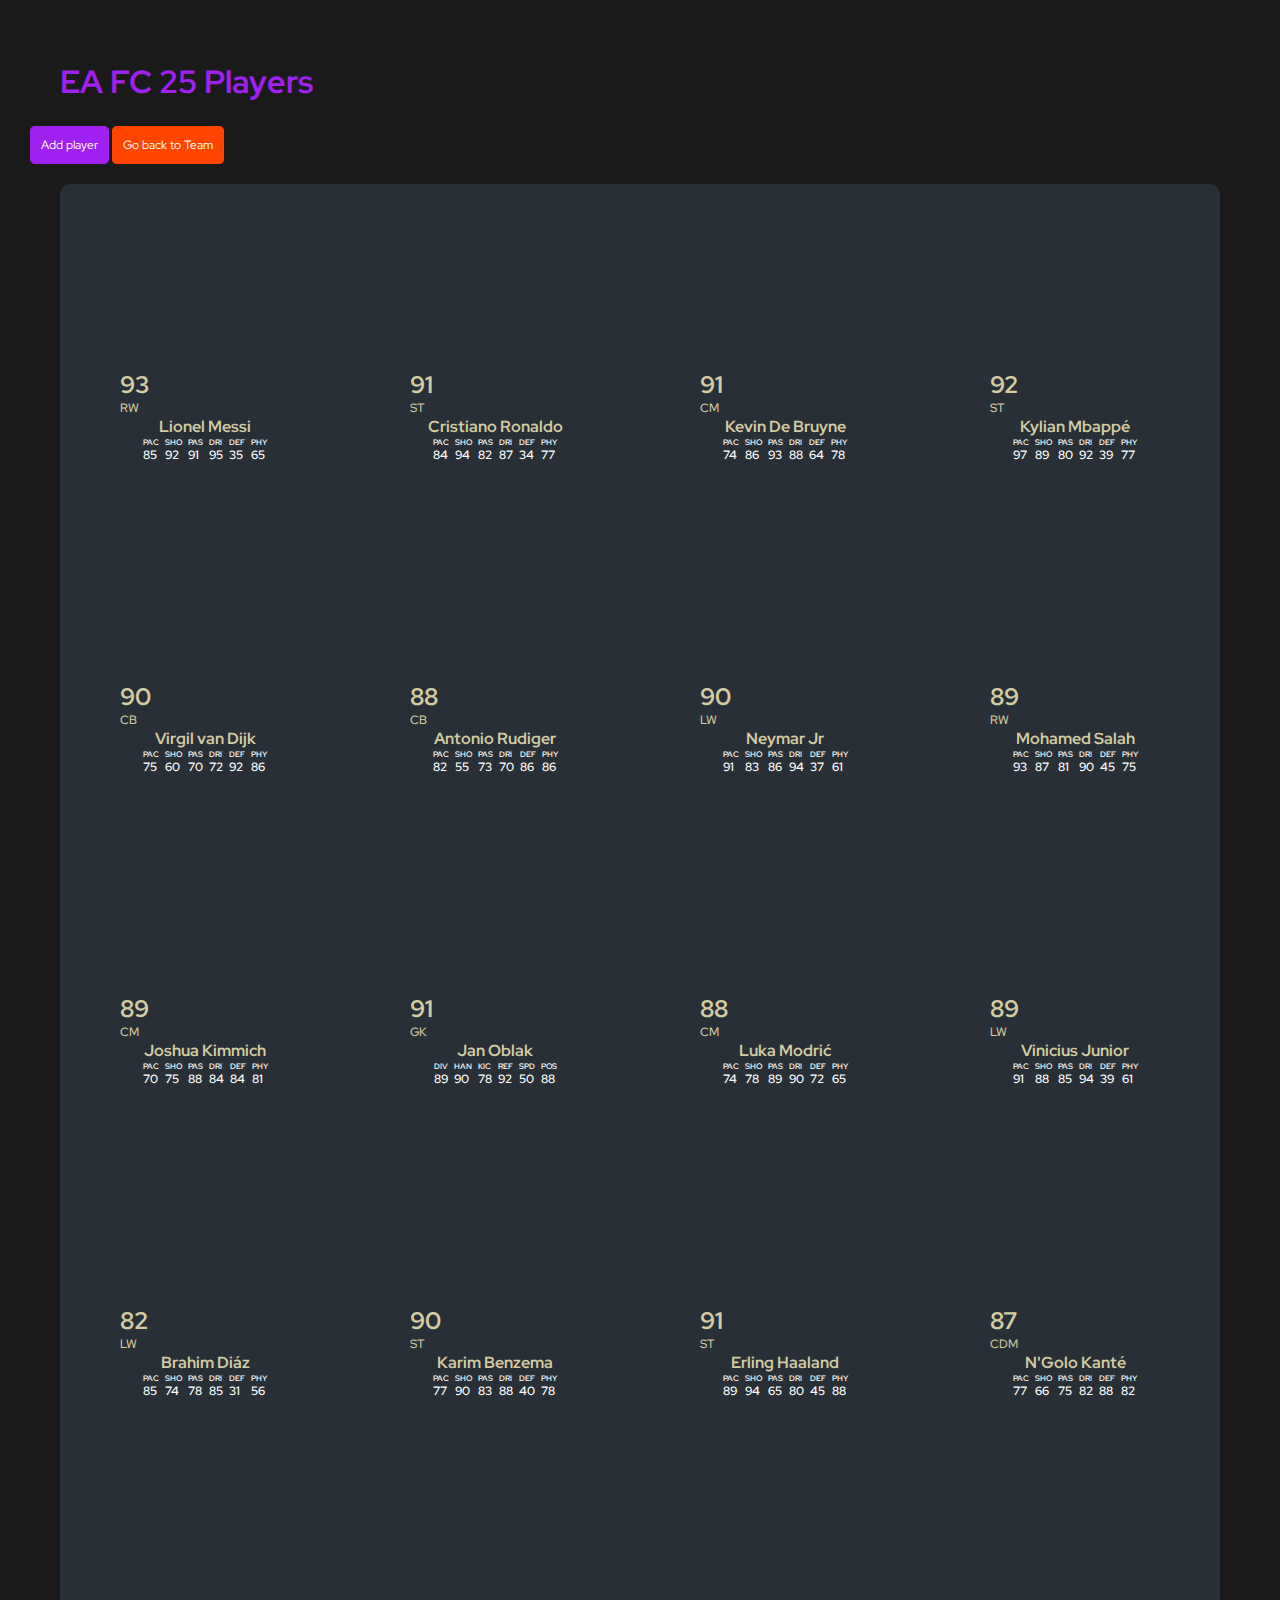
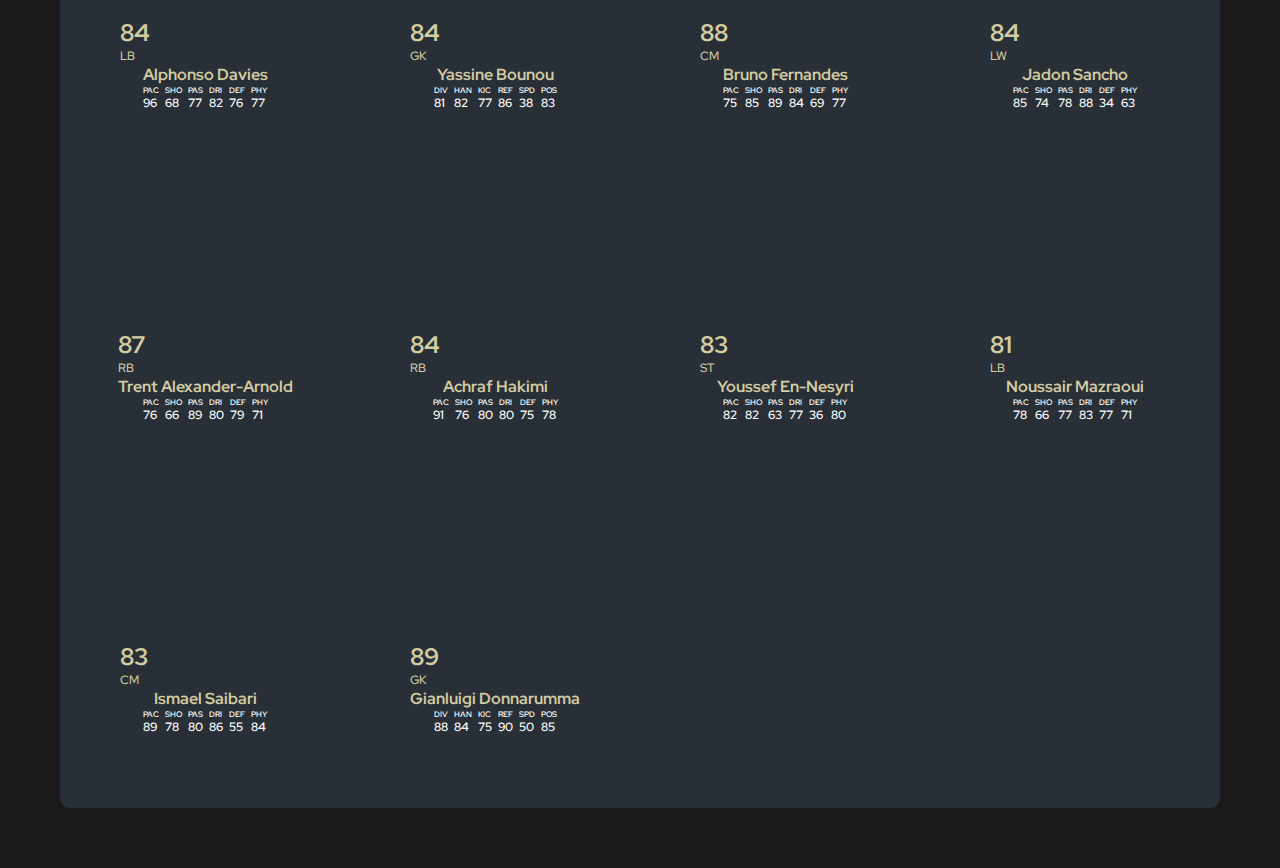
==== players.html @ a64b0493 "Added build team page" ====
<!DOCTYPE html>
<html lang="en">

<head>
    <meta charset="UTF-8">
    <meta name="viewport" content="width=device-width, initial-scale=1.0">
    <title>Players</title>
    <link rel="shortcut icon" href="assets/game.png" type="image/x-icon">
    <link rel="stylesheet" href=" https://cdnjs.cloudflare.com/ajax/libs/font-awesome/6.7.1/css/all.min.css">
    <link rel="stylesheet" href="style.css">
</head>

<body>
    <main class="players">
        <div class="players-heading">
            <h1 class="main-title">EA FC 25 Players</h1>
            <div class="players-filter">
                <a id="add-player" class="main-button">Add player</a>
                <a href="index.html" class="secondary-button">Go back to Team</a>
            </div>
        </div>
        <div class="players-main">
            <div class="players-all" id="players-all">
                <!-- ============  add player here ============ -->
            </div>


            <div class="modal-container" id="modal-container">
                <div class="modal">
                    <h1>Add a player here</h1>
                    <form id="form" class="form">
                        <div class="one-line">
                            <div class="one-input-box">
                                <label for="name">Player Name</label>
                                <div class="one-input">
                                    <input type="text" id="name" placeholder="e.g Lionel Messi">
                                    <i class="fa-solid fa-circle-check"></i>
                                    <i class="fa-solid fa-exclamation"></i>
                                    <small>Error message</small>
                                </div>
                            </div>
                            <div class="one-input-box">
                                <label for="photo">Image URL</label>
                                <div class="one-input">
                                    <input type="text" id="photo"
                                        placeholder="https://cdn.sofifa.net/players/158/023/25_120.png">
                                    <i class="fa-solid fa-circle-check"></i>
                                    <i class="fa-solid fa-exclamation"></i>
                                    <small>Error message</small>
                                </div>
                            </div>
                            <div class="one-input-box">
                                <label for="name">Position</label>
                                <div class="one-input">

                                    <select name="positions" id="position">
                                        <option disabled selected value="">Select a position</option>
                                        <option value="GK">GK</option>
                                        <option value="RB">RB</option>
                                        <option value="CB">CB</option>
                                        <option value="CDM">CDM</option>
                                        <option value="CM">CM</option>
                                        <option value="CAM">CAM</option>
                                        <option value="RM">RM</option>
                                        <option value="LM">LM</option>
                                        <option value="RW">RW</option>
                                        <option value="LW">LW</option>
                                        <option value="CF">CF</option>
                                        <option value="ST">ST</option>
                                    </select>
                                    <i class="fa-solid fa-circle-check"></i>
                                    <i class="fa-solid fa-exclamation"></i>
                                    <small>Error message</small>
                                </div>
                            </div>
                        </div>
                        <div class="one-line">
                            <div class="one-input-box">
                                <label for="nationality">Nationality</label>
                                <div class="one-input">
                                    <input type="text" id="nationality" placeholder="e.g Argentina">
                                    <i class="fa-solid fa-circle-check"></i>
                                    <i class="fa-solid fa-exclamation"></i>
                                    <small>Error message</small>
                                </div>
                            </div>
                            <div class="one-input-box">
                                <label for="flag">Country flag</label>
                                <div class="one-input">
                                    <input type="text" id="flag"
                                        placeholder="e.g https://cdn.sofifa.net/players/158/023/25_120.png">
                                    <i class="fa-solid fa-circle-check"></i>
                                    <i class="fa-solid fa-exclamation"></i>
                                    <small>Error message</small>
                                </div>
                            </div>
                            <div class="one-input-box">
                                <label for="club">Club</label>
                                <div class="one-input">
                                    <input type="text" id="club" placeholder="e.g Inter Miami">
                                    <i class="fa-solid fa-circle-check"></i>
                                    <i class="fa-solid fa-exclamation"></i>
                                    <small>Error message</small>
                                </div>
                            </div>
                        </div>
                        <div class="one-line">
                            <div class="one-input-box">
                                <label for="logo">Club logo</label>
                                <div class="one-input">
                                    <input type="text" id="logo"
                                        placeholder="e.g https://cdn.sofifa.net/players/158/023/25_120.png">
                                    <i class="fa-solid fa-circle-check"></i>
                                    <i class="fa-solid fa-exclamation"></i>
                                    <small>Error message</small>
                                </div>
                            </div>
                            <div class="one-input-box">
                                <label for="rating">Rating</label>
                                <div class="one-input">
                                    <input type="number" id="rating" placeholder="e.g 95">
                                    <i class="fa-solid fa-circle-check"></i>
                                    <i class="fa-solid fa-exclamation"></i>
                                    <small>Error message</small>
                                </div>
                            </div>
                        </div>
                        <hr>
                        <div class="one-line">
                            <div class="one-input-box">
                                <label for="pace">Pace</label>
                                <div class="one-input">
                                    <input type="number" id="pace" placeholder="e.g 99">
                                    <i class="fa-solid fa-circle-check"></i>
                                    <i class="fa-solid fa-exclamation"></i>
                                    <small>Error message</small>
                                </div>
                            </div>
                            <div class="one-input-box">
                                <label for="shooting">Shooting</label>
                                <div class="one-input">
                                    <input type="number" id="shooting" placeholder="e.g 99">
                                    <i class="fa-solid fa-circle-check"></i>
                                    <i class="fa-solid fa-exclamation"></i>
                                    <small>Error message</small>
                                </div>
                            </div>
                            <div class="one-input-box">
                                <label for="passing">Passing</label>
                                <div class="one-input">
                                    <input type="number" id="passing" placeholder="e.g 99">
                                    <i class="fa-solid fa-circle-check"></i>
                                    <i class="fa-solid fa-exclamation"></i>
                                    <small>Error message</small>
                                </div>
                            </div>
                        </div>
                        <div class="one-line">
                            <div class="one-input-box">
                                <label for="dribbling">Dribbling</label>
                                <div class="one-input">
                                    <input type="number" id="dribbling" placeholder="e.g 99">
                                    <i class="fa-solid fa-circle-check"></i>
                                    <i class="fa-solid fa-exclamation"></i>
                                    <small>Error message</small>
                                </div>
                            </div>
                            <div class="one-input-box">
                                <label for="defending">Defending</label>
                                <div class="one-input">
                                    <input type="number" id="defending" placeholder="e.g 99">
                                    <i class="fa-solid fa-circle-check"></i>
                                    <i class="fa-solid fa-exclamation"></i>
                                    <small>Error message</small>
                                </div>
                            </div>
                            <div class="one-input-box">
                                <label for="physical">Physical</label>
                                <div class="one-input">
                                    <input type="number" id="physical" placeholder="e.g 99">
                                    <i class="fa-solid fa-circle-check"></i>
                                    <i class="fa-solid fa-exclamation"></i>
                                    <small>Error message</small>
                                </div>
                            </div>
                        </div>
                    </form>
                    <div class="buttons">
                        <button class="main-button" id="submit-button" type="submit">Submit</button>
                        <button class="secondary-button" id="close">Close</button>
                    </div>
                </div>
            </div>
        </div>
    </main>
    <script src="script.js"></script>
</body>

</html>
---- style.css ----
@import url('https://fonts.googleapis.com/css2?family=Red+Hat+Display:ital,wght@0,300..900;1,300..900&display=swap');

:root {
    --main-color: #12f7d6;
    --dark-color: #292f36;
    --electric-blue: #0078FF;
    --neon-purple: #A020F0;
    --slate-gray: #2F4F4F;
    --white-color: #FFFFFF;
    --dark-c: #1A1A1A;
    --soft-gray: #F5F5F5;
    --white-smoke: #F8F8F8;
    --deep-orange: #FF4500;
    --bright-yellow: #FFD700;
}

* {
    color: inherit;
    margin: 0;
    box-sizing: border-box;
    padding: 0;
}

body {
    font-family: "Red Hat Display", sans-serif;
    background-color: var(--dark-c);
}

ul {
    padding: 0;
    list-style-type: none;
}

a {
    text-decoration: none;
}

hr {
    border: 0;
    border-top: 1px dotted #efefef;
}

.main-title {
    background-color: var(--dark-c);
    color: var(--neon-purple);
}

.main-button,
.secondary-button {
    background-color: var(--neon-purple);
    border: 0.5px solid var(--neon-purple);
    border-radius: 5px;
    min-width: fit-content;
    text-align: center;
    padding: 10px;
    font-size: 12px;
    color: var(--white-color);
    cursor: pointer;
}

.secondary-button {
    background-color: var(--deep-orange);
    border-color: var(--deep-orange);
}

.main-button:hover,
.secondary-button:hover {
    border-color: var(--bright-yellow)
}

/* ----------------- players list ------------------------- */

.players {
    display: flex;
    flex-direction: column;
    justify-content: start;
    align-items: start;
    padding: 30px;
}

.players h1 {
    padding: 30px;
}

.players .players-main {
    display: flex;
    gap: 30px;
    justify-content: space-between;
    padding: 30px;
    width: 100%;
}

.players .players-main .players-all {
    display: grid;
    grid-template-columns: repeat(4, 1fr);
    background-color: var(--dark-color);
    width: 100%;
    border-radius: 10px;
    padding: 20px 0;
}

.players .players-main .players-filter {
    display: flex;
    align-items: start;
    justify-content: start;
    gap: 20px;
    background-color: var(--dark-color);
    padding: 20px;
    min-width: fit-content;
    border-radius: 10px;

}

/* ==============   Card   ============== */

.card-full {
    display: flex;
    justify-content: center;
    align-items: center;
    height: 312px;
    position: relative;
}

.card-full image {
    position: relative;
    width: 200px;
}

.card {
    color: var(--white-color);
    position: absolute;
    bottom: 13px;
}

.card .card-inner {
    display: flex;
    flex-direction: column;
}

.card .card-top {
    display: flex;
    color: #d3cca3;
    justify-content: flex-start;
    align-items: start;
    width: 170px;
}

.card .card-top .info {
    font-size: 24px;
    font-weight: 700;
    display: flex;
    flex-direction: column;
    justify-content: start;
    align-items: start;
}

.card .card-top .info .position {
    font-size: 12px;
    font-weight: 500;
}

.card .card-top .image img {
    width: 140px;
}

.card .card-bottom {
    display: flex;
    flex-direction: column;
    justify-content: center;
    align-items: center;
    font-weight: 700;
}

.card .card-bottom .name {
    color: #d3cca3;
}

.card .card-bottom .stats ul {
    display: flex;
    flex-direction: row;
    gap: 6px;
}

.card .card-bottom .stats ul li {
    display: flex;
    flex-direction: column;
    font-size: 12px;
    font-weight: 600;
}

.card .card-bottom .stats ul li span:first-child {
    font-size: 8px;
}


.card .card-bottom .country-club {
    display: flex;
    margin-top: 9px;
    align-items: center;
    gap: 10px;
    margin-bottom: 10px;
}

.card .country img,
.card .club img {
    width: 20px;
}

/* -----------------  MODAL  ------------------ */
.modal-container {
    background-color: rgba(0, 0, 0, 0.7);
    display: flex;
    align-items: center;
    justify-content: center;
    position: fixed;
    opacity: 0;
    pointer-events: none;
    top: 0;
    left: 0;
    height: 100vh;
    width: 100vw;
    transition: opacity 0.3s linear;
}

.modal-container.show {
    pointer-events: auto;
    opacity: 1;
}

.modal {
    background-color: var(--white-color);
    width: auto;
    max-width: 100%;
    padding: 30px 50px;
    border-radius: 5px;
    box-shadow: 0 2px 4px rgba(0, 0, 0, 0.2);
    text-align: center;
    display: flex;
    flex-direction: column;
    gap: 50px;
}

.modal form {
    display: flex;
    flex-direction: column;
    gap: 25px;
}

.modal h1 {
    margin: 0;
    padding: 0;
}

.modal .one-line {
    display: flex;
    justify-content: start;
    width: 100%;
    gap: 10px;
}

.modal .one-input-box {
    display: flex;
    flex-direction: column;
    justify-content: center;
    align-items: start;
    gap: 6px;
    font-size: 14px;
    width: 200px;
}

.one-input-box label {
    font-weight: 600px;
}

.one-input-box .one-input {
    display: flex;
    align-items: center;
    gap: 5px;
    width: 100%;
    position: relative;
}

.one-input i {
    position: absolute;
    top: 15px;
    right: 10px;
    visibility: hidden;
}

.one-input small {
    position: absolute;
    top: 42px;
    left: 0;
    visibility: hidden;
}

.one-input.success input {
    border-color: #2ecc71;
}

.one-input.error input {
    border-color: #e74c3c;
}

.one-input.success i.fa-circle-check {
    visibility: visible;
    color: #2ecc71;
}


.one-input.error i.fa-exclamation {
    visibility: visible;
    color: #e74c3c;
}

.one-input.error small {
    visibility: visible;
    color: #e74c3c;
}

.one-input-box input {
    border-radius: 4px;
    border: 1.3px solid rgb(204, 197, 197);
    width: 100%;
    height: 20px;
    padding: 20px 10px;
    color: black;

}

.one-input-box select {
    border-radius: 4px;
    border: 1.5px solid rgb(204, 197, 197);
    width: 100%;
    height: 40px;
    padding: 0 10px;
}

.one-input-box input:focus,
select:focus {
    border: 1.5px solid rgb(142, 138, 138);
    outline: none;
}

.modal .buttons {
    display: flex;
    justify-content: end;
    gap: 10px;
}

.modal .secondary-button,
.modal .main-button {
    width: 160px
}

/* -------------------------------------------- */
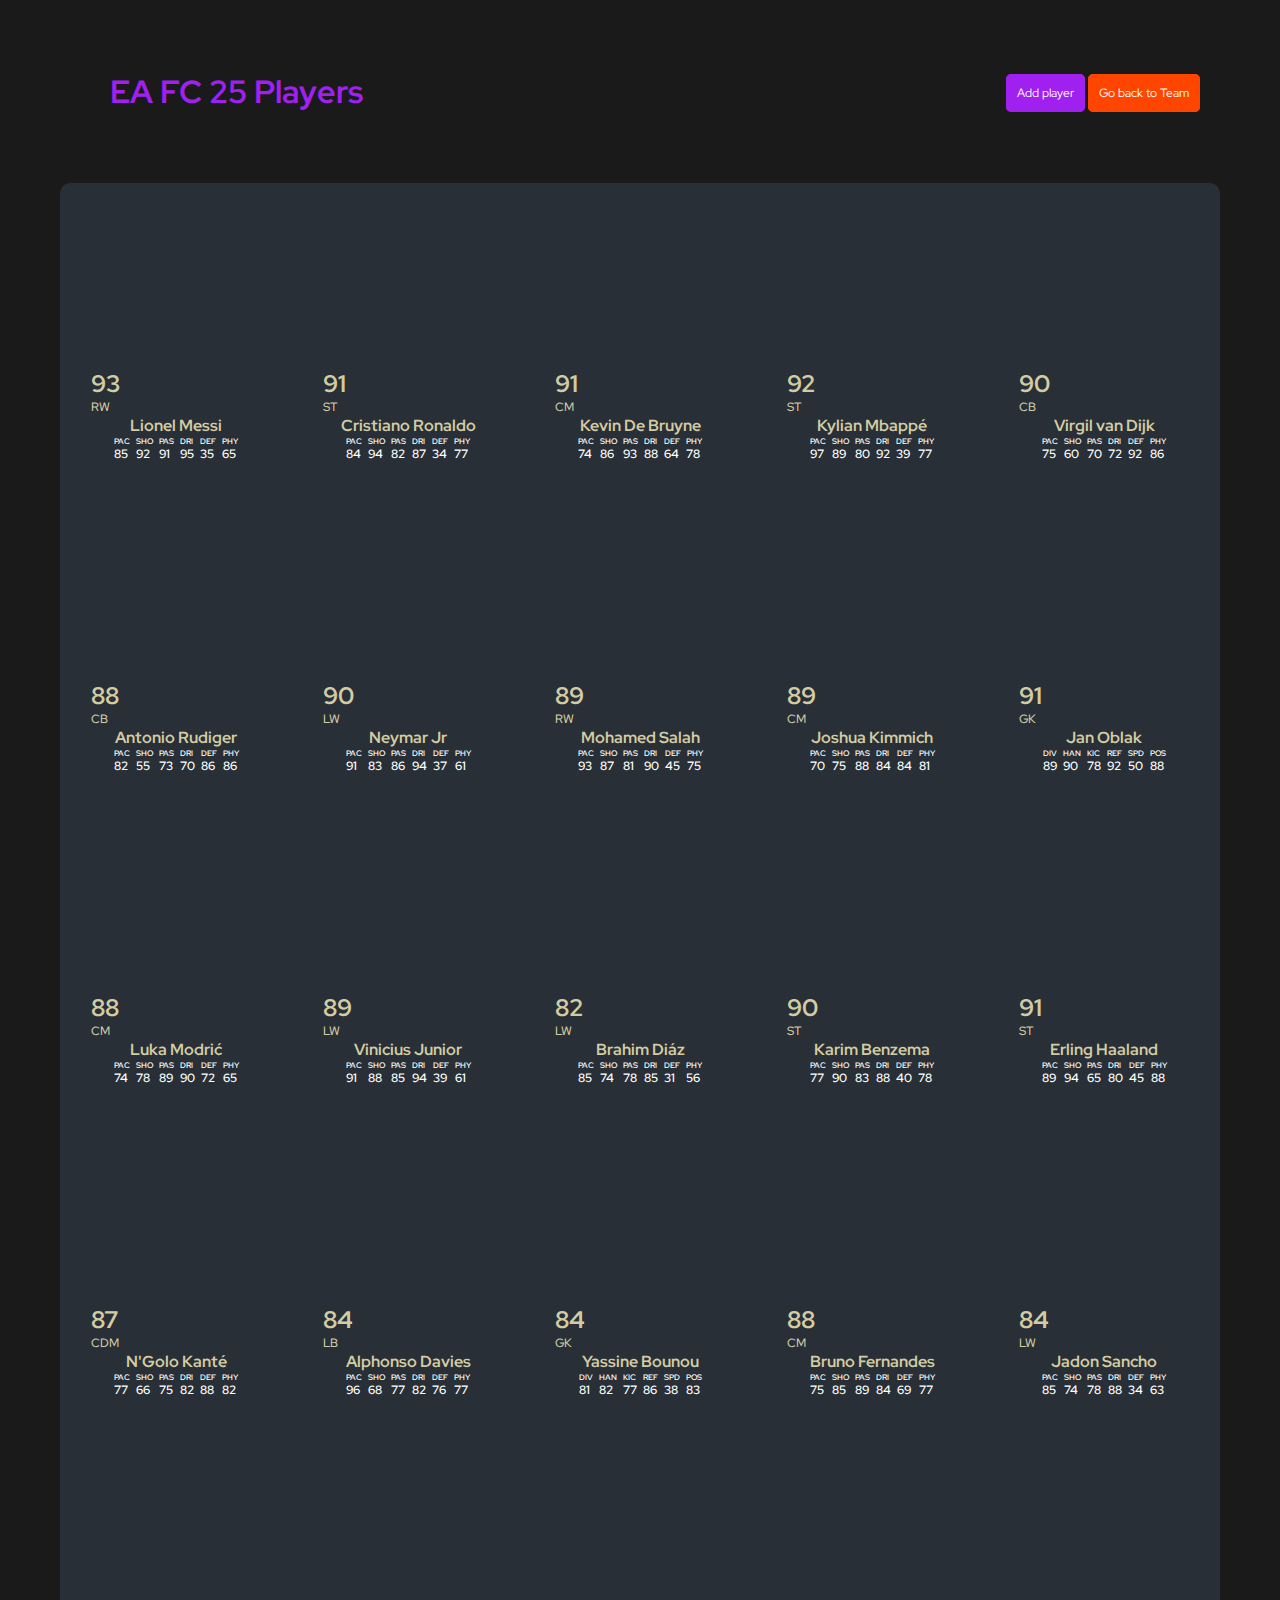
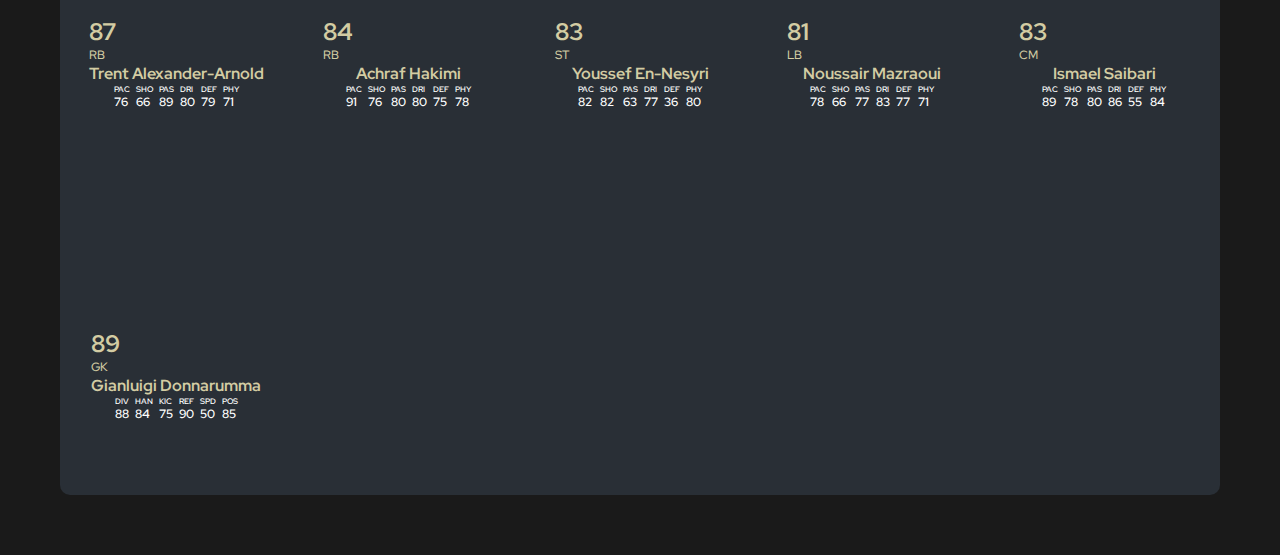
==== commit 5617b5cc: "Dynamic form for adding players ratings" ====
--- a/players.html
+++ b/players.html
@@ -7,7 +7,7 @@
     <title>Players</title>
     <link rel="shortcut icon" href="assets/game.png" type="image/x-icon">
     <link rel="stylesheet" href=" https://cdnjs.cloudflare.com/ajax/libs/font-awesome/6.7.1/css/all.min.css">
-    <link rel="stylesheet" href="style.css">
+    <link rel="stylesheet" href="./players.css">
 </head>
 
 <body>
@@ -126,64 +126,7 @@
                             </div>
                         </div>
                         <hr>
-                        <div class="one-line">
-                            <div class="one-input-box">
-                                <label for="pace">Pace</label>
-                                <div class="one-input">
-                                    <input type="number" id="pace" placeholder="e.g 99">
-                                    <i class="fa-solid fa-circle-check"></i>
-                                    <i class="fa-solid fa-exclamation"></i>
-                                    <small>Error message</small>
-                                </div>
-                            </div>
-                            <div class="one-input-box">
-                                <label for="shooting">Shooting</label>
-                                <div class="one-input">
-                                    <input type="number" id="shooting" placeholder="e.g 99">
-                                    <i class="fa-solid fa-circle-check"></i>
-                                    <i class="fa-solid fa-exclamation"></i>
-                                    <small>Error message</small>
-                                </div>
-                            </div>
-                            <div class="one-input-box">
-                                <label for="passing">Passing</label>
-                                <div class="one-input">
-                                    <input type="number" id="passing" placeholder="e.g 99">
-                                    <i class="fa-solid fa-circle-check"></i>
-                                    <i class="fa-solid fa-exclamation"></i>
-                                    <small>Error message</small>
-                                </div>
-                            </div>
-                        </div>
-                        <div class="one-line">
-                            <div class="one-input-box">
-                                <label for="dribbling">Dribbling</label>
-                                <div class="one-input">
-                                    <input type="number" id="dribbling" placeholder="e.g 99">
-                                    <i class="fa-solid fa-circle-check"></i>
-                                    <i class="fa-solid fa-exclamation"></i>
-                                    <small>Error message</small>
-                                </div>
-                            </div>
-                            <div class="one-input-box">
-                                <label for="defending">Defending</label>
-                                <div class="one-input">
-                                    <input type="number" id="defending" placeholder="e.g 99">
-                                    <i class="fa-solid fa-circle-check"></i>
-                                    <i class="fa-solid fa-exclamation"></i>
-                                    <small>Error message</small>
-                                </div>
-                            </div>
-                            <div class="one-input-box">
-                                <label for="physical">Physical</label>
-                                <div class="one-input">
-                                    <input type="number" id="physical" placeholder="e.g 99">
-                                    <i class="fa-solid fa-circle-check"></i>
-                                    <i class="fa-solid fa-exclamation"></i>
-                                    <small>Error message</small>
-                                </div>
-                            </div>
-                        </div>
+                        <div id="stats-container"></div>
                     </form>
                     <div class="buttons">
                         <button class="main-button" id="submit-button" type="submit">Submit</button>
@@ -193,7 +136,7 @@
             </div>
         </div>
     </main>
-    <script src="script.js"></script>
+    <script src="./players.js"></script>
 </body>
 
 </html>--- a/players.css
+++ b/players.css
@@ -0,0 +1,367 @@
+@import url('https://fonts.googleapis.com/css2?family=Red+Hat+Display:ital,wght@0,300..900;1,300..900&display=swap');
+
+:root {
+    --main-color: #12f7d6;
+    --dark-color: #292f36;
+    --electric-blue: #0078FF;
+    --neon-purple: #A020F0;
+    --slate-gray: #2F4F4F;
+    --white-color: #FFFFFF;
+    --dark-c: #1A1A1A;
+    --soft-gray: #F5F5F5;
+    --white-smoke: #F8F8F8;
+    --deep-orange: #FF4500;
+    --bright-yellow: #FFD700;
+}
+
+* {
+    color: inherit;
+    margin: 0;
+    box-sizing: border-box;
+    padding: 0;
+}
+
+body {
+    font-family: "Red Hat Display", sans-serif;
+    background-color: var(--dark-c);
+}
+
+ul {
+    padding: 0;
+    list-style-type: none;
+}
+
+a {
+    text-decoration: none;
+}
+
+hr {
+    border: 0;
+    border-top: 1px dotted #efefef;
+}
+
+.main-title {
+    background-color: var(--dark-c);
+    color: var(--neon-purple);
+}
+
+.main-button,
+.secondary-button {
+    background-color: var(--neon-purple);
+    border: 0.5px solid var(--neon-purple);
+    border-radius: 5px;
+    min-width: fit-content;
+    text-align: center;
+    padding: 10px;
+    font-size: 12px;
+    color: var(--white-color);
+    cursor: pointer;
+}
+
+.secondary-button {
+    background-color: var(--deep-orange);
+    border-color: var(--deep-orange);
+}
+
+.main-button:hover,
+.secondary-button:hover {
+    border-color: var(--bright-yellow)
+}
+
+/* ----------------- players list ------------------------- */
+
+.players {
+    display: flex;
+    flex-direction: column;
+    justify-content: start;
+    align-items: start;
+    padding: 30px;
+}
+
+.players-heading {
+    display: flex;
+    justify-content: space-between;
+    align-items: center;
+    width: 100%;
+    padding: 10px 50px;
+}
+
+.players h1 {
+    padding: 30px;
+}
+
+.players .players-main {
+    display: flex;
+    gap: 30px;
+    justify-content: space-between;
+    padding: 30px;
+    width: 100%;
+}
+
+.players .players-main .players-all {
+    display: grid;
+    grid-template-columns: repeat(5, 1fr);
+    background-color: var(--dark-color);
+    width: 100%;
+    border-radius: 10px;
+    padding: 20px 0;
+}
+
+.players .players-main .players-filter {
+    display: flex;
+    align-items: start;
+    justify-content: start;
+    gap: 20px;
+    background-color: var(--dark-color);
+    padding: 20px;
+    min-width: fit-content;
+    border-radius: 10px;
+
+}
+
+/* ==============   Card   ============== */
+
+.card-full {
+    display: flex;
+    justify-content: center;
+    align-items: center;
+    height: 312px;
+    position: relative;
+}
+
+.card-full image {
+    position: relative;
+    width: 200px;
+}
+
+.card {
+    color: var(--white-color);
+    position: absolute;
+    bottom: 13px;
+}
+
+.card .card-inner {
+    display: flex;
+    flex-direction: column;
+}
+
+.card .card-top {
+    display: flex;
+    color: #d3cca3;
+    justify-content: flex-start;
+    align-items: start;
+    width: 170px;
+}
+
+.card .card-top .info {
+    font-size: 24px;
+    font-weight: 700;
+    display: flex;
+    flex-direction: column;
+    justify-content: start;
+    align-items: start;
+}
+
+.card .card-top .info .position {
+    font-size: 12px;
+    font-weight: 500;
+}
+
+.card .card-top .image img {
+    width: 140px;
+}
+
+.card .card-bottom {
+    display: flex;
+    flex-direction: column;
+    justify-content: center;
+    align-items: center;
+    font-weight: 700;
+}
+
+.card .card-bottom .name {
+    color: #d3cca3;
+}
+
+.card .card-bottom .stats ul {
+    display: flex;
+    flex-direction: row;
+    gap: 6px;
+}
+
+.card .card-bottom .stats ul li {
+    display: flex;
+    flex-direction: column;
+    font-size: 12px;
+    font-weight: 600;
+}
+
+.card .card-bottom .stats ul li span:first-child {
+    font-size: 8px;
+}
+
+
+.card .card-bottom .country-club {
+    display: flex;
+    margin-top: 9px;
+    align-items: center;
+    gap: 10px;
+    margin-bottom: 10px;
+}
+
+.card .country img,
+.card .club img {
+    width: 20px;
+}
+
+/* -----------------  MODAL  ------------------ */
+.modal-container {
+
+    background-color: rgba(0, 0, 0, 0.7);
+    display: flex;
+    align-items: center;
+    justify-content: center;
+    position: fixed;
+    opacity: 0;
+    pointer-events: none;
+    top: 0;
+    left: 0;
+    height: 100vh;
+    width: 100vw;
+    transition: opacity 0.3s linear;
+}
+
+.modal-container.show {
+    pointer-events: auto;
+    opacity: 1;
+}
+
+.modal {
+    background-color: var(--white-color);
+    width: auto;
+    max-width: 100%;
+    padding: 30px 50px;
+    border-radius: 5px;
+    box-shadow: 0 2px 4px rgba(0, 0, 0, 0.2);
+    text-align: center;
+    display: flex;
+    flex-direction: column;
+    gap: 50px;
+}
+
+.modal form {
+    display: flex;
+    flex-direction: column;
+    gap: 25px;
+}
+
+.modal h1 {
+    margin: 0;
+    padding: 0;
+}
+
+.modal .one-line {
+    display: flex;
+    justify-content: start;
+    width: 100%;
+    gap: 10px;
+}
+
+.modal .one-input-box {
+    display: flex;
+    flex-direction: column;
+    justify-content: center;
+    align-items: start;
+    gap: 6px;
+    font-size: 14px;
+    width: 200px;
+}
+
+.one-input-box label {
+    font-weight: 600px;
+    text-transform: capitalize;
+}
+
+.one-input-box .one-input {
+    display: flex;
+    align-items: center;
+    gap: 5px;
+    width: 100%;
+    position: relative;
+}
+
+.one-input i {
+    position: absolute;
+    top: 15px;
+    right: 10px;
+    visibility: hidden;
+}
+
+.one-input small {
+    position: absolute;
+    top: 42px;
+    left: 0;
+    visibility: hidden;
+}
+
+.one-input.success input {
+    border-color: #2ecc71;
+}
+
+.one-input.error input {
+    border-color: #e74c3c;
+}
+
+.one-input.success i.fa-circle-check {
+    visibility: visible;
+    color: #2ecc71;
+}
+
+
+.one-input.error i.fa-exclamation {
+    visibility: visible;
+    color: #e74c3c;
+}
+
+.one-input.error small {
+    visibility: visible;
+    color: #e74c3c;
+}
+
+.one-input-box input {
+    border-radius: 4px;
+    border: 1.3px solid rgb(204, 197, 197);
+    width: 100%;
+    height: 20px;
+    padding: 20px 10px;
+    color: black;
+
+}
+
+.one-input-box select {
+    border-radius: 4px;
+    border: 1.5px solid rgb(204, 197, 197);
+    width: 100%;
+    height: 40px;
+    padding: 0 10px;
+    cursor: pointer;
+}
+
+.one-input-box input:focus,
+select:focus {
+    border: 1.5px solid rgb(142, 138, 138);
+    outline: none;
+}
+
+.modal .buttons {
+    display: flex;
+    justify-content: end;
+    gap: 10px;
+}
+
+.modal .secondary-button,
+.modal .main-button {
+    width: 160px
+}
+
+/* -------------------------------------------- */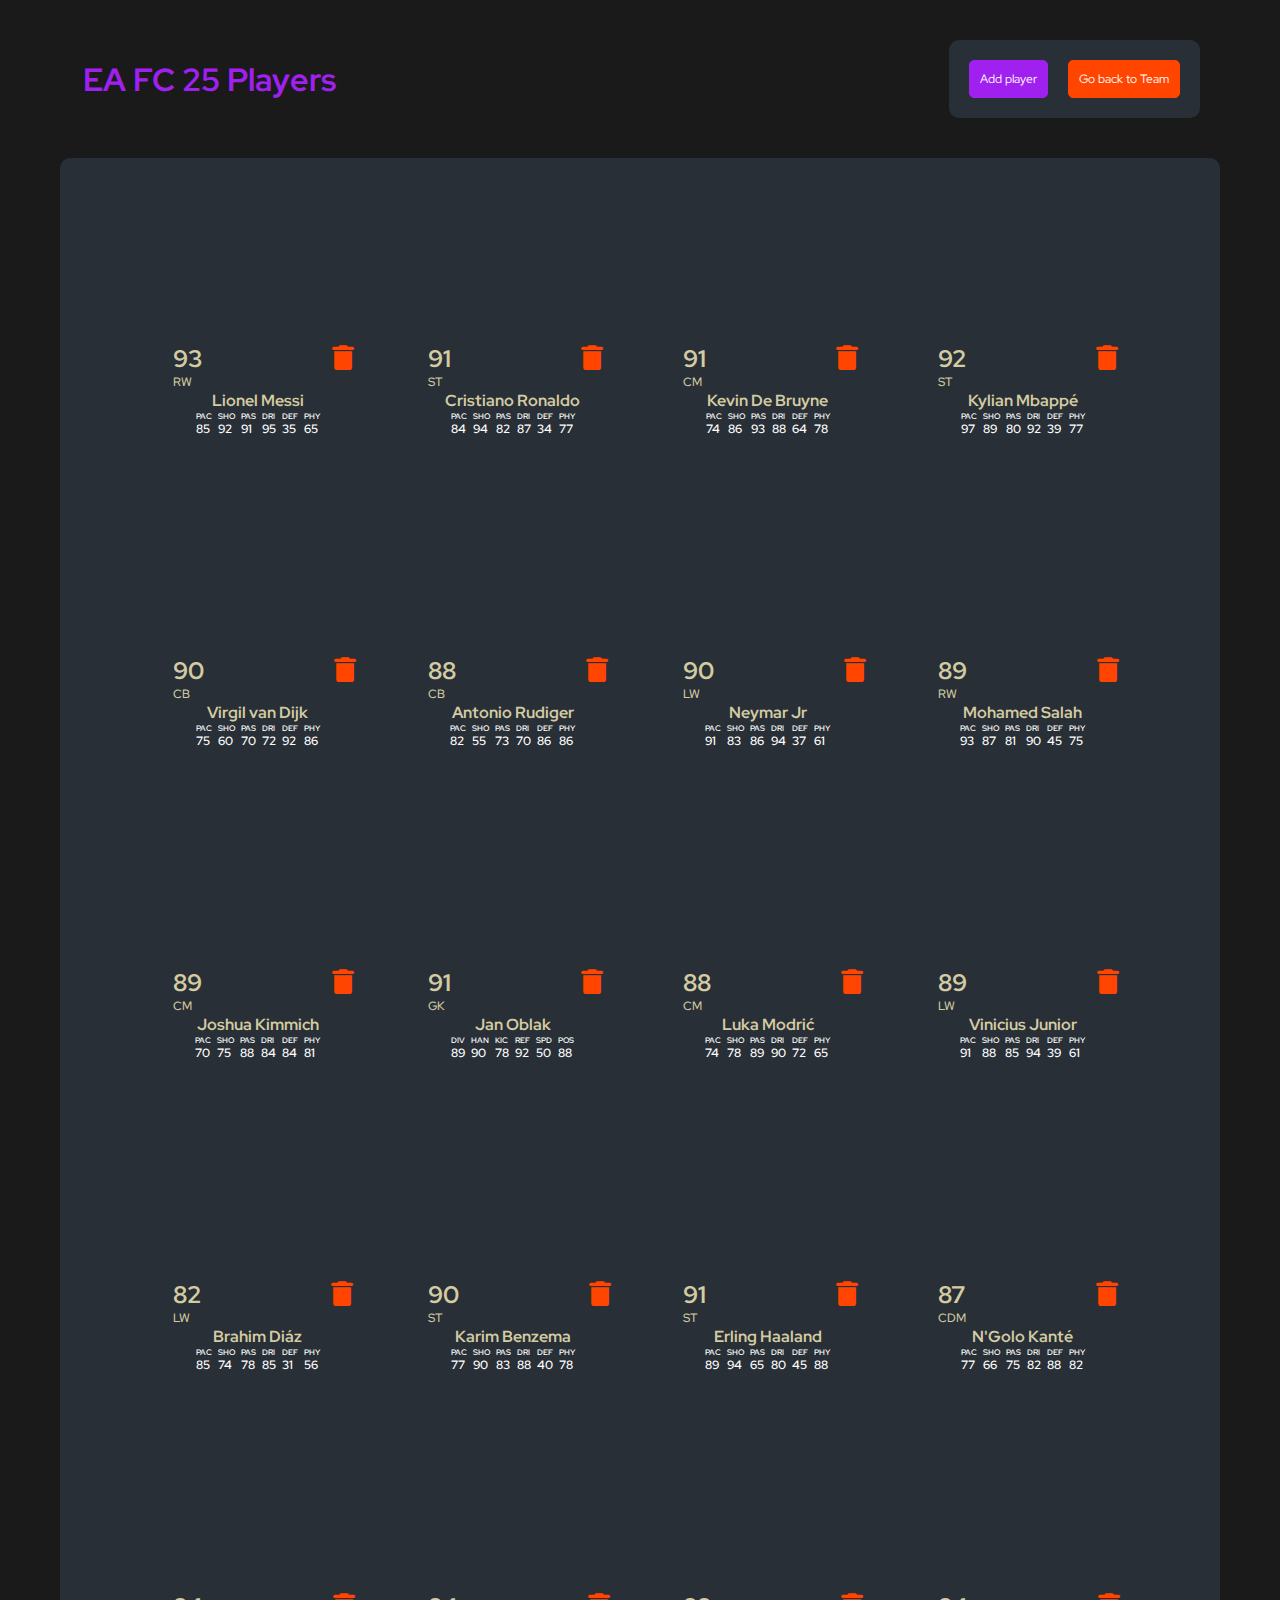
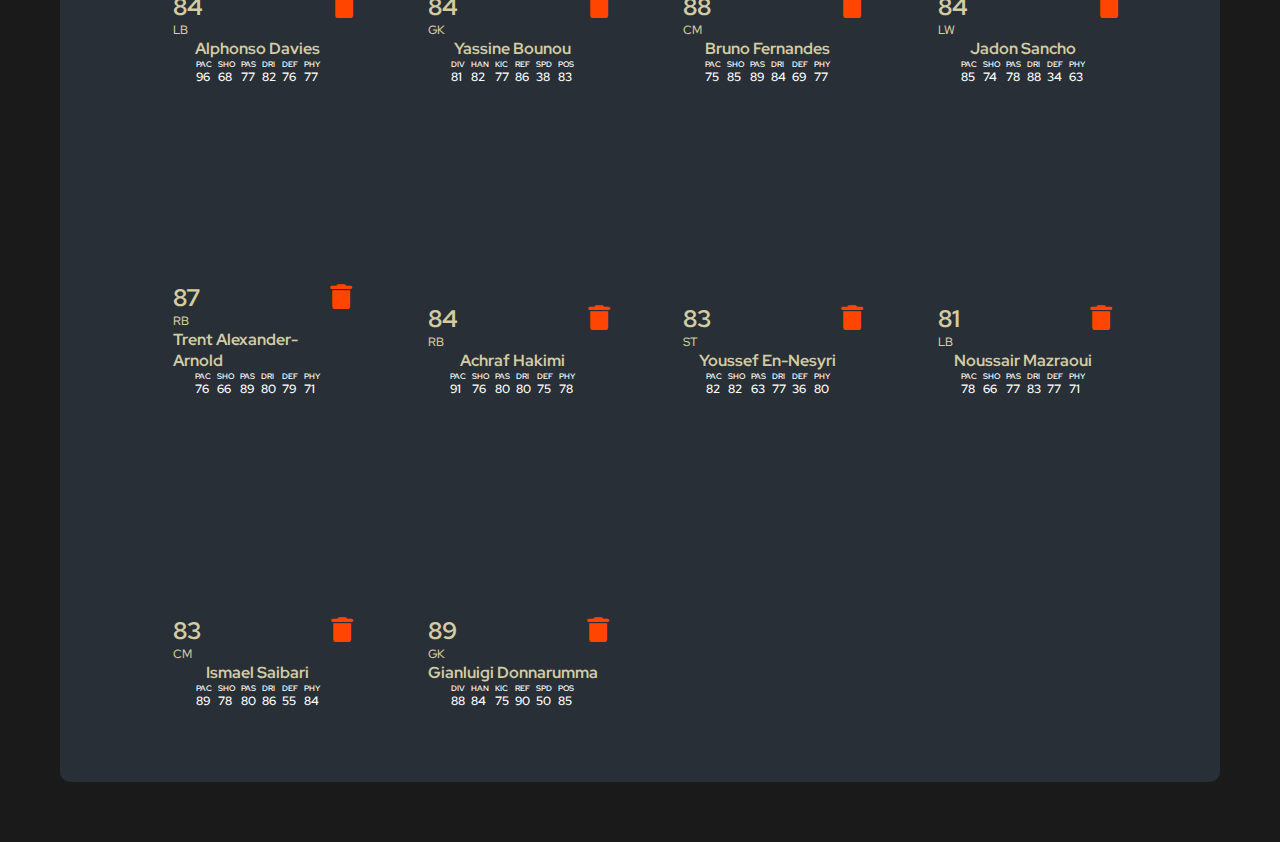
==== commit d89967b9: "cleaning code - fixing bugs of selected players - adding changing formation feature and fixing error" ====
--- a/players.html
+++ b/players.html
@@ -21,9 +21,8 @@
         </div>
         <div class="players-main">
             <div class="players-all" id="players-all">
-                <!-- ============  add player here ============ -->
+                <!-- ============  add players here ============ -->
             </div>
-
 
             <div class="modal-container" id="modal-container">
                 <div class="modal">
@@ -126,7 +125,7 @@
                             </div>
                         </div>
                         <hr>
-                        <div id="stats-container"></div>
+                        <div id="stats-container" class="stats-container"></div>
                     </form>
                     <div class="buttons">
                         <button class="main-button" id="submit-button" type="submit">Submit</button>
--- a/players.css
+++ b/players.css
@@ -69,7 +69,6 @@
 }
 
 /* ----------------- players list ------------------------- */
-
 .players {
     display: flex;
     flex-direction: column;
@@ -84,10 +83,11 @@
     align-items: center;
     width: 100%;
     padding: 10px 50px;
+    flex-wrap: wrap;
 }
 
 .players h1 {
-    padding: 30px;
+    padding: 3px;
 }
 
 .players .players-main {
@@ -100,14 +100,16 @@
 
 .players .players-main .players-all {
     display: grid;
-    grid-template-columns: repeat(5, 1fr);
+    grid-template-columns: repeat(auto-fit, minmax(100px, 155px));
     background-color: var(--dark-color);
     width: 100%;
     border-radius: 10px;
     padding: 20px 0;
-}
-
-.players .players-main .players-filter {
+    column-gap: 100px;
+    justify-content: center;
+}
+
+.players .players-filter {
     display: flex;
     align-items: start;
     justify-content: start;
@@ -116,11 +118,11 @@
     padding: 20px;
     min-width: fit-content;
     border-radius: 10px;
-
+    flex-wrap: wrap;
+    gap: 20px;
 }
 
 /* ==============   Card   ============== */
-
 .card-full {
     display: flex;
     justify-content: center;
@@ -129,9 +131,12 @@
     position: relative;
 }
 
-.card-full image {
+.card-full .image {
     position: relative;
     width: 200px;
+    display: flex;
+    margin-bottom: 5px;
+    gap: -10px;
 }
 
 .card {
@@ -167,6 +172,22 @@
     font-weight: 500;
 }
 
+.card .card-top .image a {
+    height: 30px;
+    display: flex;
+    justify-content: center;
+    align-items: center;
+    color: var(--deep-orange);
+    font-size: 25px;
+    margin-left: -10px;
+    cursor: pointer;
+    transition: 0.3s;
+}
+
+.card .card-top .image a:hover {
+    color: #A020F0;
+}
+
 .card .card-top .image img {
     width: 140px;
 }
@@ -199,7 +220,6 @@
 .card .card-bottom .stats ul li span:first-child {
     font-size: 8px;
 }
-
 
 .card .card-bottom .country-club {
     display: flex;
@@ -216,7 +236,6 @@
 
 /* -----------------  MODAL  ------------------ */
 .modal-container {
-
     background-color: rgba(0, 0, 0, 0.7);
     display: flex;
     align-items: center;
@@ -277,8 +296,14 @@
     width: 200px;
 }
 
+.stats-container {
+    gap: 30px;
+    display: flex;
+    flex-direction: column;
+}
+
 .one-input-box label {
-    font-weight: 600px;
+    font-weight: 600;
     text-transform: capitalize;
 }
 
@@ -317,7 +342,6 @@
     color: #2ecc71;
 }
 
-
 .one-input.error i.fa-exclamation {
     visibility: visible;
     color: #e74c3c;
@@ -364,4 +388,23 @@
     width: 160px
 }
 
-/* -------------------------------------------- */+/* ============ Media Query ================ */
+@media (max-width:780px) {
+    .one-input-box label {
+        font-size: 12px;
+    }
+
+    .modal form {
+        gap: 40px;
+    }
+
+    .error small {
+        font-size: 10px;
+    }
+}
+
+@media (max-width: 750px) {
+    .players-heading {
+        justify-content: center;
+    }
+}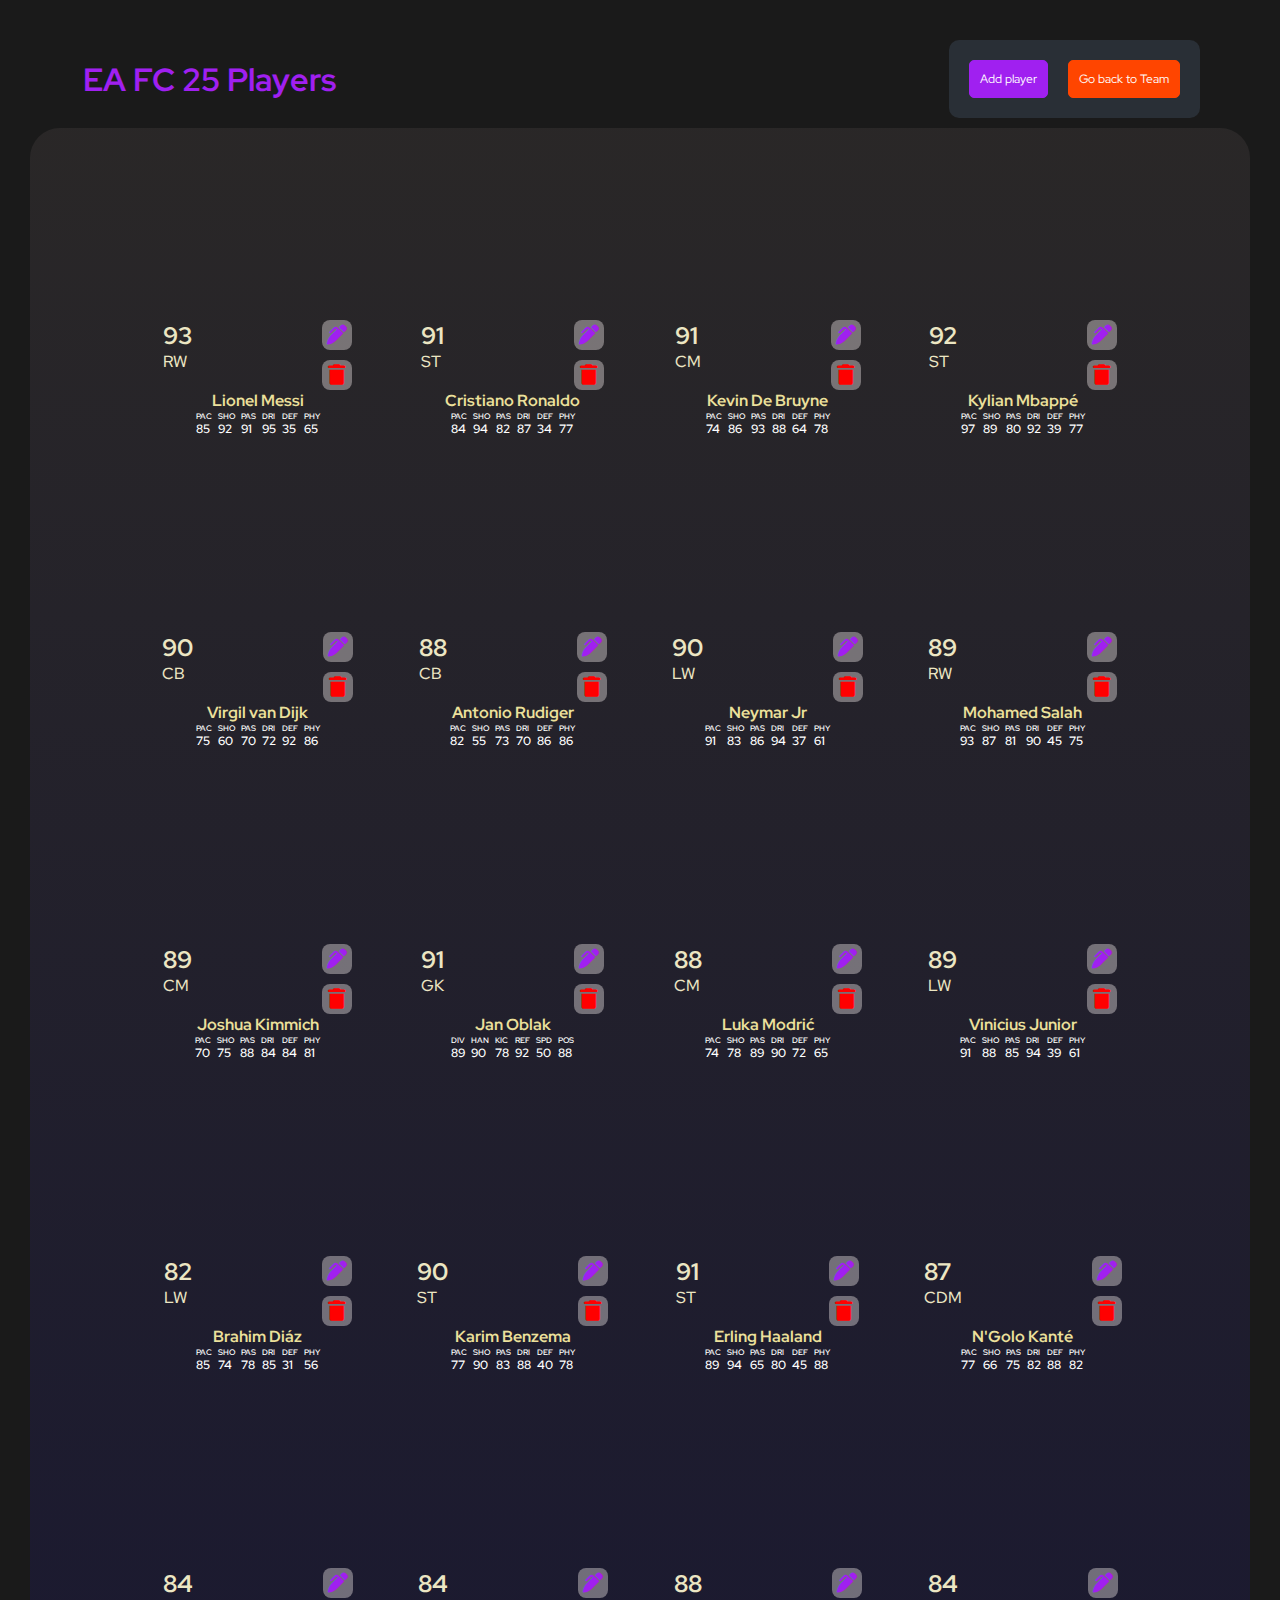
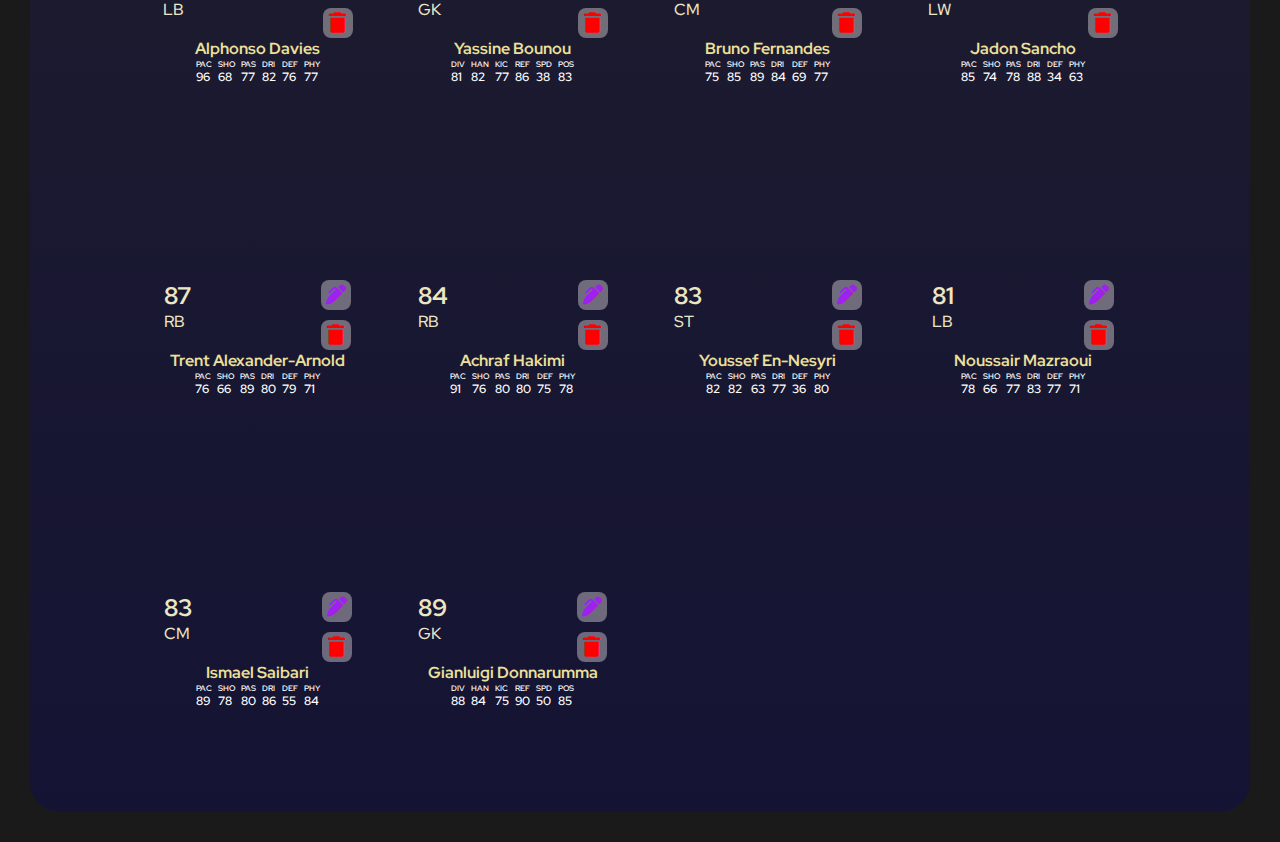
==== commit ae7eb852: "Update feature added - fix some bugs" ====
--- a/players.html
+++ b/players.html
@@ -128,6 +128,7 @@
                         <div id="stats-container" class="stats-container"></div>
                     </form>
                     <div class="buttons">
+                        <button class="main-button saveButton" id="saveButton" >Save changes</button>
                         <button class="main-button" id="submit-button" type="submit">Submit</button>
                         <button class="secondary-button" id="close">Close</button>
                     </div>
--- a/players.css
+++ b/players.css
@@ -96,12 +96,15 @@
     justify-content: space-between;
     padding: 30px;
     width: 100%;
+    background-image: linear-gradient(rgba(52, 48, 48, 0.6), rgba(19, 18, 57, 0.842));
+    border-radius: 30px;
+    background-repeat: no-repeat;
 }
 
 .players .players-main .players-all {
     display: grid;
     grid-template-columns: repeat(auto-fit, minmax(100px, 155px));
-    background-color: var(--dark-color);
+    /* background-color: var(--dark-color); */
     width: 100%;
     border-radius: 10px;
     padding: 20px 0;
@@ -133,10 +136,8 @@
 
 .card-full .image {
     position: relative;
-    width: 200px;
     display: flex;
     margin-bottom: 5px;
-    gap: -10px;
 }
 
 .card {
@@ -152,10 +153,11 @@
 
 .card .card-top {
     display: flex;
-    color: #d3cca3;
-    justify-content: flex-start;
+    color: #ece6c3;
+    justify-content: center;
     align-items: start;
-    width: 170px;
+    width: 190px;
+    padding:  0  12px 0 ;
 }
 
 .card .card-top .info {
@@ -168,24 +170,46 @@
 }
 
 .card .card-top .info .position {
-    font-size: 12px;
+    font-size: 16px;
     font-weight: 500;
 }
 
-.card .card-top .image a {
-    height: 30px;
-    display: flex;
-    justify-content: center;
-    align-items: center;
-    color: var(--deep-orange);
-    font-size: 25px;
+.card .card-top .edit-delete {
+    display: flex;
+    flex-direction: column;
+    gap: 10px;
+}
+
+.card .card-top .delete-player,
+.card .card-top .edit-player {
+    display: flex;
+    justify-content: center;
+    align-items: center;
+    font-size: 20px;
     margin-left: -10px;
     cursor: pointer;
-    transition: 0.3s;
-}
-
-.card .card-top .image a:hover {
-    color: #A020F0;
+    background-color: rgba(239, 231, 231, 0.409);
+    padding: 5px;
+    border-radius: 8px;
+    transition: 0.4s;
+}
+
+.card .card-top .delete-player {
+    color: red;
+}
+
+.card .card-top .edit-player {
+    color: var(--neon-purple);
+}
+
+.card .card-top .delete-player:hover {
+    background-color: red;
+    color: var(--white-smoke);
+}
+
+.card .card-top .edit-player:hover {
+    background-color: var(--neon-purple);
+    color: var(--white-smoke);
 }
 
 .card .card-top .image img {
@@ -201,7 +225,8 @@
 }
 
 .card .card-bottom .name {
-    color: #d3cca3;
+    color: #ece09b;
+    width: max-content;
 }
 
 .card .card-bottom .stats ul {
@@ -258,7 +283,7 @@
 .modal {
     background-color: var(--white-color);
     width: auto;
-    max-width: 100%;
+    max-width: 90%;
     padding: 30px 50px;
     border-radius: 5px;
     box-shadow: 0 2px 4px rgba(0, 0, 0, 0.2);
@@ -384,8 +409,15 @@
 }
 
 .modal .secondary-button,
-.modal .main-button {
+.modal .main-button, .modal .saveButton {
     width: 160px
+}
+
+.modal .saveButton{
+    display: none;
+    text-align: center;
+    justify-content: center;
+    align-items: center;
 }
 
 /* ============ Media Query ================ */
@@ -395,11 +427,31 @@
     }
 
     .modal form {
-        gap: 40px;
+        gap: 30px;
     }
 
     .error small {
         font-size: 10px;
+    }
+
+    .modal {
+        background-color: var(--white-color);
+        max-width: 85%;
+        padding: 10px 20px;
+        border-radius: 5px;
+        box-shadow: 0 2px 4px rgba(0, 0, 0, 0.2);
+        text-align: center;
+        display: flex;
+        flex-direction: column;
+        gap: 20px;
+    }
+
+    .modal h1 {
+        font-size: 26px;
+    }
+
+    .modal .buttons {
+        margin-top: 16px;
     }
 }
 
